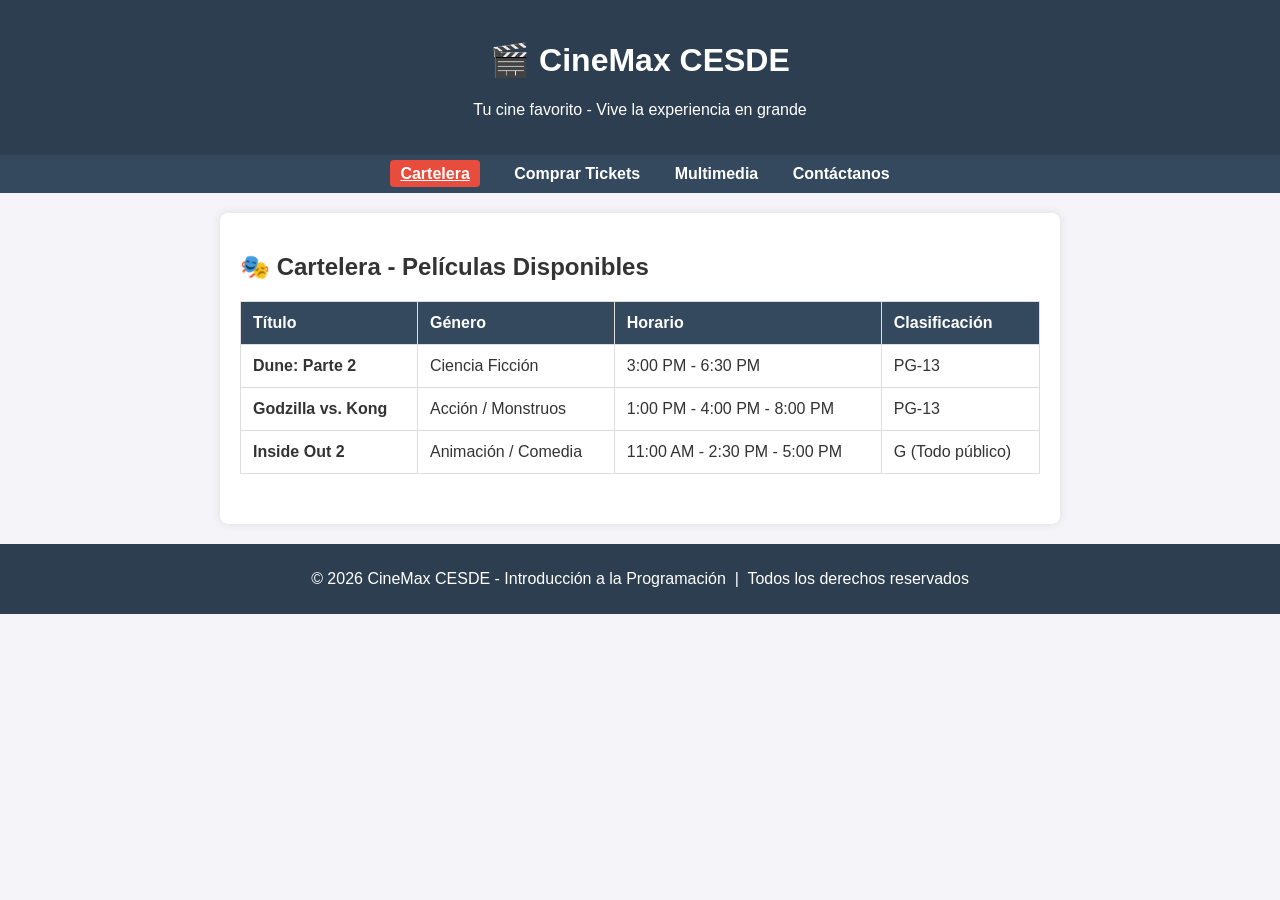
==== 2do_momento/index.html @ 2edb34e0 "2do_momento con estilos css" ====
<!doctype html>
<html lang="es">
  <head>
    <meta charset="UTF-8" />
    <meta name="viewport" content="width=device-width, initial-scale=1.0" />
    <title>Cartelera - CineMax CESDE</title>
    <link rel="stylesheet" href="style.css" />
  </head>
  <body>
    <header>
      <h1>🎬 CineMax CESDE</h1>
      <p>Tu cine favorito - Vive la experiencia en grande</p>
    </header>
    <nav>
      <a href="index.html" class="active">Cartelera</a>
      <a href="compra.html">Comprar Tickets</a>
      <a href="multimedia.html">Multimedia</a>
      <a href="contacto.html">Contáctanos</a>
    </nav>
    <main>
      <section id="peliculas">
        <h2>🎭 Cartelera - Películas Disponibles</h2>
        <table>
          <thead>
            <tr>
              <th>Título</th>
              <th>Género</th>
              <th>Horario</th>
              <th>Clasificación</th>
            </tr>
          </thead>
          <tbody>
            <tr>
              <td><strong>Dune: Parte 2</strong></td>
              <td>Ciencia Ficción</td>
              <td>3:00 PM - 6:30 PM</td>
              <td>PG-13</td>
            </tr>
            <tr>
              <td><strong>Godzilla vs. Kong</strong></td>
              <td>Acción / Monstruos</td>
              <td>1:00 PM - 4:00 PM - 8:00 PM</td>
              <td>PG-13</td>
            </tr>
            <tr>
              <td><strong>Inside Out 2</strong></td>
              <td>Animación / Comedia</td>
              <td>11:00 AM - 2:30 PM - 5:00 PM</td>
              <td>G (Todo público)</td>
            </tr>
          </tbody>
        </table>
      </section>
    </main>
    <footer>
      <p>&copy; 2026 CineMax CESDE - Introducción a la Programación &nbsp;|&nbsp; Todos los derechos reservados</p>
    </footer>
  </body>
</html>
---- 2do_momento/style.css ----
body {
  font-family: Arial, sans-serif;
  background-color: #f4f4f9;
  color: #333;
  margin: 0;
  padding: 0;
}
header {
  background-color: #2c3e50;
  color: white;
  text-align: center;
  padding: 20px 0;
}
nav {
  background-color: #34495e;
  text-align: center;
  padding: 10px;
}
nav a {
  color: white;
  text-decoration: none;
  margin: 0 15px;
  font-weight: bold;
}
nav a:hover, nav a.active {
  text-decoration: underline;
  background-color: #e74c3c;
  padding: 5px 10px;
  border-radius: 4px;
}
main {
  max-width: 800px;
  margin: 20px auto;
  padding: 20px;
  background-color: white;
  border-radius: 8px;
  box-shadow: 0 0 10px rgba(0,0,0,0.1);
}
section {
  margin-bottom: 30px;
}
table {
  width: 100%;
  border-collapse: collapse;
  margin-top: 10px;
}
table, th, td {
  border: 1px solid #ddd;
}
th, td {
  padding: 12px;
  text-align: left;
}
th {
  background-color: #34495e;
  color: white;
}
form p {
  display: flex;
  flex-direction: column;
  margin-bottom: 15px;
}
label {
  margin-bottom: 5px;
  font-weight: bold;
}
input, textarea {
  padding: 8px;
  border: 1px solid #ccc;
  border-radius: 4px;
  font-family: Arial, sans-serif;
}
button {
  background-color: #e74c3c;
  color: white;
  border: none;
  padding: 10px 20px;
  cursor: pointer;
  border-radius: 5px;
  font-size: 16px;
}
button:hover {
  background-color: #c0392b;
}
footer {
  text-align: center;
  padding: 10px;
  background-color: #2c3e50;
  color: white;
  margin-top: 20px;
}
img {
  max-width: 100%;
  height: auto;
  border-radius: 8px;
}
iframe {
  max-width: 100%;
  border-radius: 8px;
}
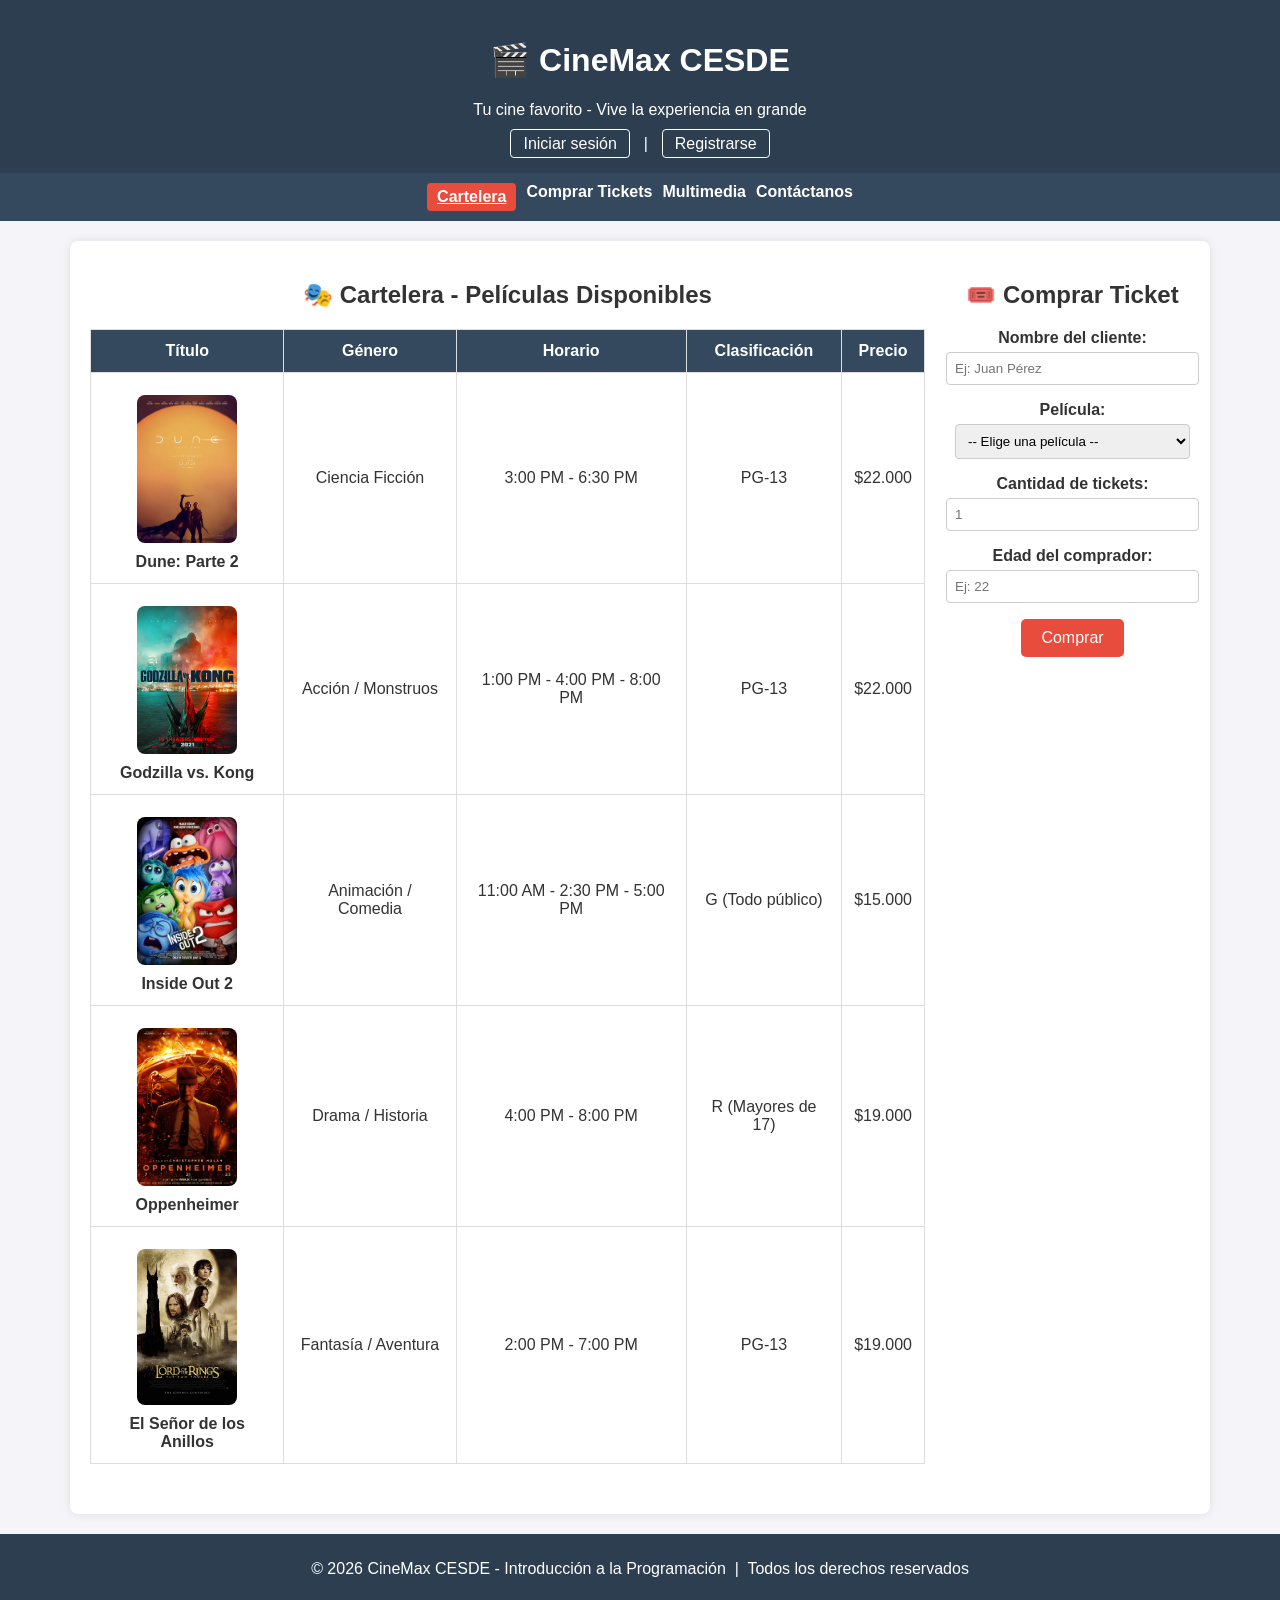
==== commit 2948fe2c: "M2: Lógica de Menú, Estructura de BD y Flexbox Responsive" ====
--- a/2do_momento/index.html
+++ b/2do_momento/index.html
@@ -10,6 +10,8 @@
     <header>
       <h1>🎬 CineMax CESDE</h1>
       <p>Tu cine favorito - Vive la experiencia en grande</p>
+      <a href="login.html#login">Iniciar sesión</a> &nbsp;|&nbsp;
+      <a href="login.html#registro">Registrarse</a>
     </header>
     <nav>
       <a href="index.html" class="active">Cartelera</a>
@@ -27,33 +29,139 @@
               <th>Género</th>
               <th>Horario</th>
               <th>Clasificación</th>
+              <th>Precio</th>
             </tr>
           </thead>
           <tbody>
             <tr>
-              <td><strong>Dune: Parte 2</strong></td>
+              <td>
+                <img
+                  src="./media/dune_part_two.jpg"
+                  alt="Dune: Parte 2"
+                  width="100"
+                />
+                <strong>Dune: Parte 2</strong>
+              </td>
               <td>Ciencia Ficción</td>
               <td>3:00 PM - 6:30 PM</td>
               <td>PG-13</td>
+              <td>$22.000</td>
             </tr>
             <tr>
-              <td><strong>Godzilla vs. Kong</strong></td>
+              <td>
+                <img
+                  src="./media/godzilla-vs-kong.jpg"
+                  alt="Godzilla vs. Kong"
+                  width="100"
+                />
+                <strong>Godzilla vs. Kong</strong>
+              </td>
               <td>Acción / Monstruos</td>
               <td>1:00 PM - 4:00 PM - 8:00 PM</td>
               <td>PG-13</td>
+              <td>$22.000</td>
             </tr>
             <tr>
-              <td><strong>Inside Out 2</strong></td>
+              <td>
+                <img
+                  src="./media/Inside_Out_2_poster.jpg"
+                  alt="Inside Out 2"
+                  width="100"
+                />
+                <strong>Inside Out 2</strong>
+              </td>
               <td>Animación / Comedia</td>
               <td>11:00 AM - 2:30 PM - 5:00 PM</td>
               <td>G (Todo público)</td>
+              <td>$15.000</td>
+            </tr>
+            <tr>
+              <td>
+                <img
+                  src="./media/oppenheimer_ver3.jpg"
+                  alt="Oppenheimer"
+                  width="100"
+                />
+                <strong>Oppenheimer</strong>
+              </td>
+              <td>Drama / Historia</td>
+              <td>4:00 PM - 8:00 PM</td>
+              <td>R (Mayores de 17)</td>
+              <td>$19.000</td>
+            </tr>
+            <tr>
+              <td>
+                <img
+                  src="./media/The-Lord-Of-The-Rings.jpg"
+                  alt="El Señor de los Anillos"
+                  width="100"
+                />
+                <strong>El Señor de los Anillos</strong>
+              </td>
+              <td>Fantasía / Aventura</td>
+              <td>2:00 PM - 7:00 PM</td>
+              <td>PG-13</td>
+              <td>$19.000</td>
             </tr>
           </tbody>
         </table>
       </section>
+      <section id="compra">
+        <h2>🎟️ Comprar Ticket</h2>
+        <form action="compra.html">
+          <p>
+            <label for="nombreCliente">Nombre del cliente:</label>
+            <input
+              type="text"
+              id="nombreCliente"
+              name="nombreCliente"
+              placeholder="Ej: Juan Pérez"
+            />
+          </p>
+          <p>
+            <label for="pelicula">Película:</label>
+            <select id="pelicula" name="pelicula">
+              <option value="">-- Elige una película --</option>
+              <option value="dune2">Dune: Parte 2 — $18.000</option>
+              <option value="godzilla">Godzilla vs. Kong — $16.000</option>
+              <option value="insideout2">Inside Out 2 — $15.000</option>
+              <option value="oppenheimer">Oppenheimer — $20.000</option>
+              <option value="lotr">El Señor de los Anillos — $17.000</option>
+            </select>
+          </p>
+          <p>
+            <label for="cantidad">Cantidad de tickets:</label>
+            <input
+              type="number"
+              id="cantidad"
+              name="cantidad"
+              min="1"
+              max="10"
+              placeholder="1"
+            />
+          </p>
+          <p>
+            <label for="edadComprador">Edad del comprador:</label>
+            <input
+              type="number"
+              id="edadComprador"
+              name="edadComprador"
+              min="1"
+              max="120"
+              placeholder="Ej: 22"
+            />
+          </p>
+          <p>
+            <button type="submit">Comprar</button>
+          </p>
+        </form>
+      </section>
     </main>
     <footer>
-      <p>&copy; 2026 CineMax CESDE - Introducción a la Programación &nbsp;|&nbsp; Todos los derechos reservados</p>
+      <p>
+        &copy; 2026 CineMax CESDE - Introducción a la Programación &nbsp;|&nbsp;
+        Todos los derechos reservados
+      </p>
     </footer>
   </body>
 </html>
--- a/2do_momento/style.css
+++ b/2do_momento/style.css
@@ -11,15 +11,28 @@
   text-align: center;
   padding: 20px 0;
 }
+header a {
+  color: white;
+  text-decoration: none;
+  border: 1px solid white;
+  padding: 5px 12px;
+  border-radius: 4px;
+  margin: 0 5px;
+}
+header a:hover {
+  background-color: #e74c3c;
+}
 nav {
   background-color: #34495e;
-  text-align: center;
+  display: flex;
+  flex-wrap: wrap;
+  justify-content: center;
+  gap: 10px;
   padding: 10px;
 }
 nav a {
   color: white;
   text-decoration: none;
-  margin: 0 15px;
   font-weight: bold;
 }
 nav a:hover, nav a.active {
@@ -29,12 +42,19 @@
   border-radius: 4px;
 }
 main {
-  max-width: 800px;
+  display: flex;
+  justify-content: center;
+  gap: 30px;
+  align-items: flex-start;
+  max-width: 1100px;
   margin: 20px auto;
   padding: 20px;
   background-color: white;
   border-radius: 8px;
   box-shadow: 0 0 10px rgba(0,0,0,0.1);
+}
+h2 {
+  text-align: center;
 }
 section {
   margin-bottom: 30px;
@@ -49,7 +69,7 @@
 }
 th, td {
   padding: 12px;
-  text-align: left;
+  text-align: center;
 }
 th {
   background-color: #34495e;
@@ -58,17 +78,19 @@
 form p {
   display: flex;
   flex-direction: column;
+  align-items: center;
   margin-bottom: 15px;
 }
 label {
   margin-bottom: 5px;
   font-weight: bold;
 }
-input, textarea {
+input, textarea, select {
   padding: 8px;
   border: 1px solid #ccc;
   border-radius: 4px;
   font-family: Arial, sans-serif;
+  width: 100%;
 }
 button {
   background-color: #e74c3c;
@@ -93,8 +115,23 @@
   max-width: 100%;
   height: auto;
   border-radius: 8px;
+  display: block;
+  margin: 10px auto;
 }
 iframe {
   max-width: 100%;
   border-radius: 8px;
+  display: block;
+  margin: 10px auto;
 }
+#login, #registro {
+  display: none;
+}
+#login:target, #registro:target {
+  display: block;
+}
+@media (max-width: 768px) {
+  main {
+    flex-direction: column;
+  }
+}
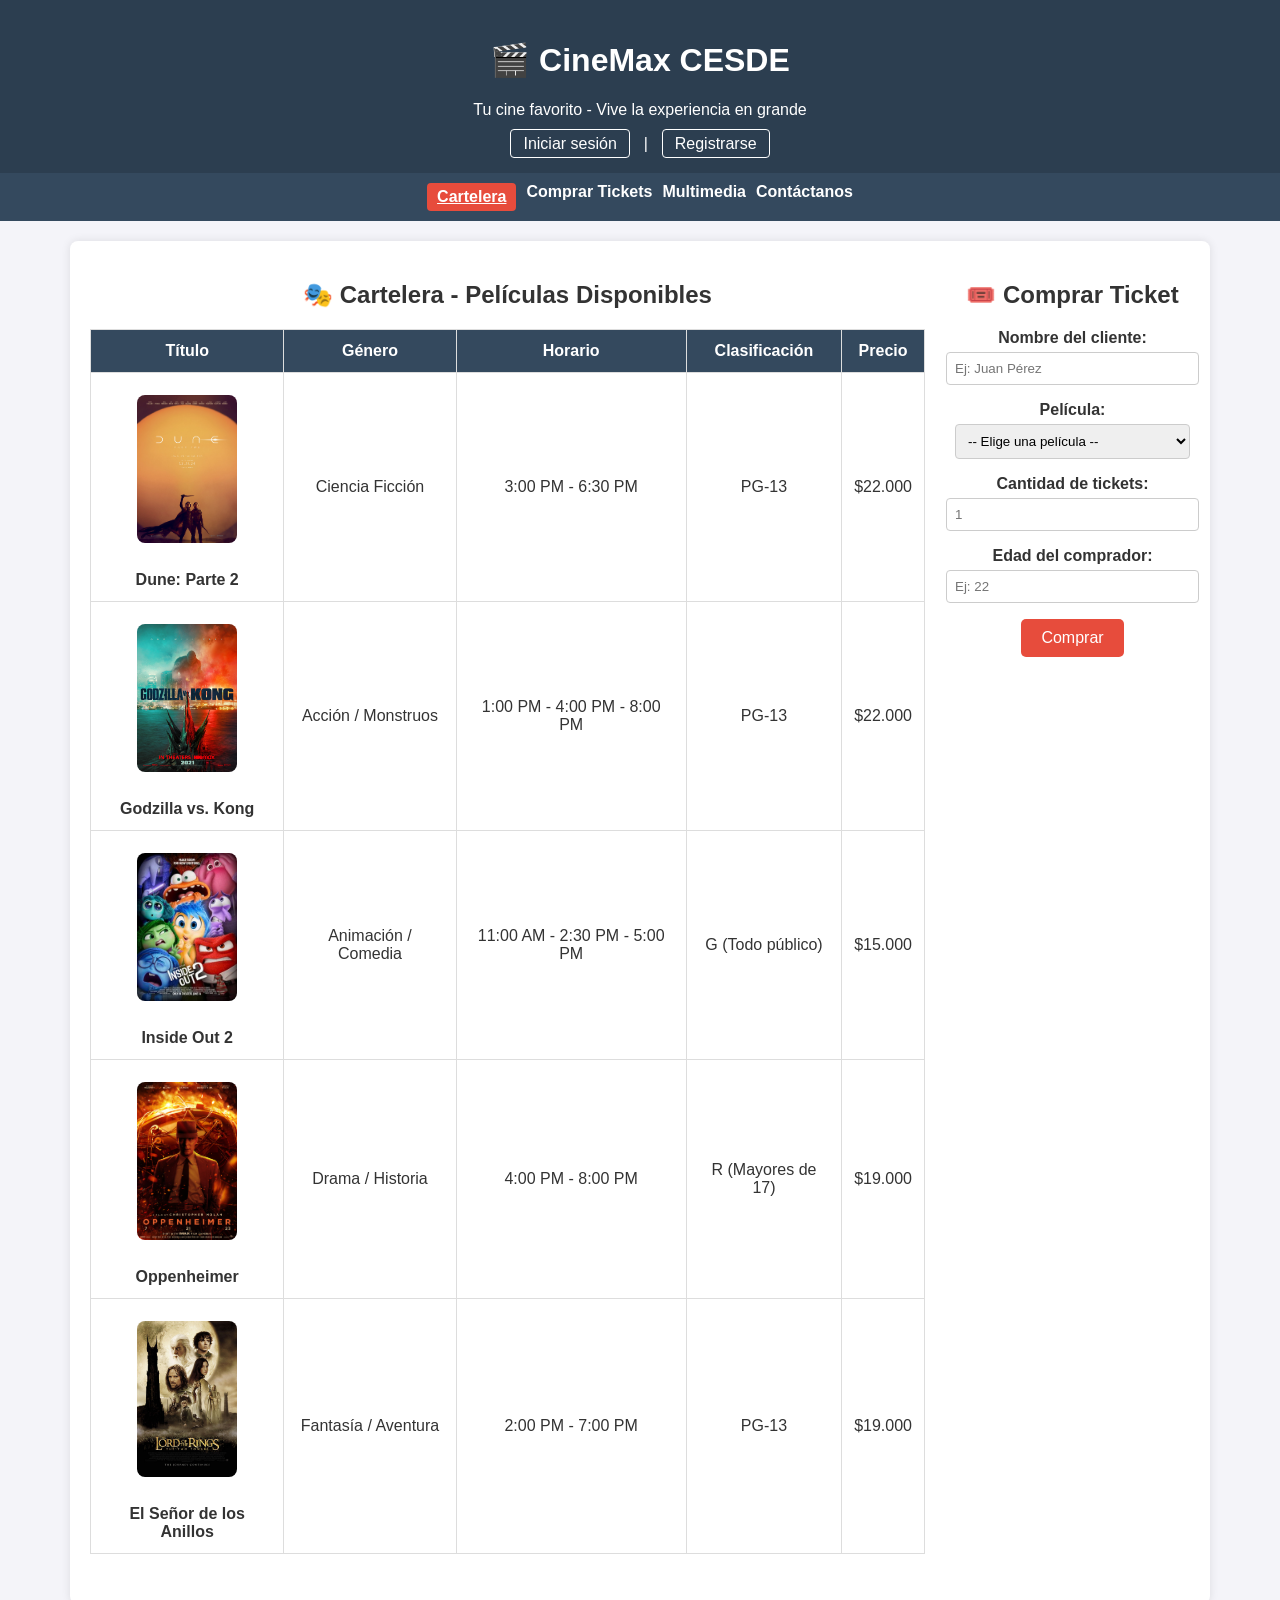
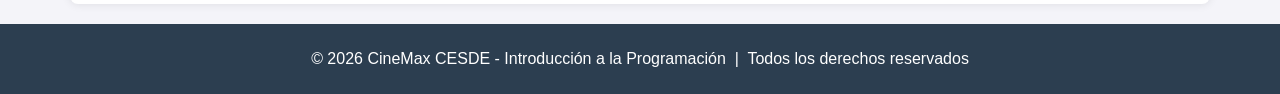
==== commit d286f207: "M2: Refinamiento completo de interfaz web interactiva - Se implemento un modal interactivo (Modo Cin" ====
--- a/2do_momento/index.html
+++ b/2do_momento/index.html
@@ -35,11 +35,10 @@
           <tbody>
             <tr>
               <td>
-                <img
-                  src="./media/dune_part_two.jpg"
-                  alt="Dune: Parte 2"
-                  width="100"
-                />
+                <a href="multimedia.html#trailer-dune">
+                  <img src="./media/dune_part_two.jpg" alt="Dune: Parte 2" width="100" />
+                </a>
+                <br />
                 <strong>Dune: Parte 2</strong>
               </td>
               <td>Ciencia Ficción</td>
@@ -49,11 +48,10 @@
             </tr>
             <tr>
               <td>
-                <img
-                  src="./media/godzilla-vs-kong.jpg"
-                  alt="Godzilla vs. Kong"
-                  width="100"
-                />
+                <a href="multimedia.html#trailer-godzilla">
+                  <img src="./media/godzilla-vs-kong.jpg" alt="Godzilla vs. Kong" width="100" />
+                </a>
+                <br />
                 <strong>Godzilla vs. Kong</strong>
               </td>
               <td>Acción / Monstruos</td>
@@ -63,11 +61,10 @@
             </tr>
             <tr>
               <td>
-                <img
-                  src="./media/Inside_Out_2_poster.jpg"
-                  alt="Inside Out 2"
-                  width="100"
-                />
+                <a href="multimedia.html#trailer-insideout">
+                  <img src="./media/Inside_Out_2_poster.jpg" alt="Inside Out 2" width="100" />
+                </a>
+                <br />
                 <strong>Inside Out 2</strong>
               </td>
               <td>Animación / Comedia</td>
@@ -77,11 +74,10 @@
             </tr>
             <tr>
               <td>
-                <img
-                  src="./media/oppenheimer_ver3.jpg"
-                  alt="Oppenheimer"
-                  width="100"
-                />
+                <a href="multimedia.html#trailer-oppenheimer">
+                  <img src="./media/oppenheimer_ver3.jpg" alt="Oppenheimer" width="100" />
+                </a>
+                <br />
                 <strong>Oppenheimer</strong>
               </td>
               <td>Drama / Historia</td>
@@ -91,11 +87,10 @@
             </tr>
             <tr>
               <td>
-                <img
-                  src="./media/The-Lord-Of-The-Rings.jpg"
-                  alt="El Señor de los Anillos"
-                  width="100"
-                />
+                <a href="multimedia.html#trailer-lotr">
+                  <img src="./media/The-Lord-Of-The-Rings.jpg" alt="El Señor de los Anillos" width="100" />
+                </a>
+                <br />
                 <strong>El Señor de los Anillos</strong>
               </td>
               <td>Fantasía / Aventura</td>
--- a/2do_momento/style.css
+++ b/2do_momento/style.css
@@ -130,6 +130,43 @@
 #login:target, #registro:target {
   display: block;
 }
+.modal-cine {
+  display: none;
+}
+.modal-cine:target {
+  display: flex;
+  position: fixed;
+  top: 0; left: 0;
+  width: 100%; height: 100%;
+  background-color: rgba(0, 0, 0, 0.95);
+  z-index: 1000;
+  flex-direction: column;
+  justify-content: center;
+  align-items: center;
+  color: white;
+}
+.escenario-cine {
+  display: flex;
+  align-items: center;
+  justify-content: center;
+  gap: 30px;
+  margin-top: 20px;
+}
+.crispetas {
+  font-size: 80px;
+}
+.cerrar-cine {
+  color: white;
+  background-color: #e74c3c;
+  padding: 10px 20px;
+  text-decoration: none;
+  border-radius: 5px;
+  font-weight: bold;
+  margin-bottom: 20px;
+}
+.cerrar-cine:hover {
+  background-color: #c0392b;
+}
 @media (max-width: 768px) {
   main {
     flex-direction: column;
